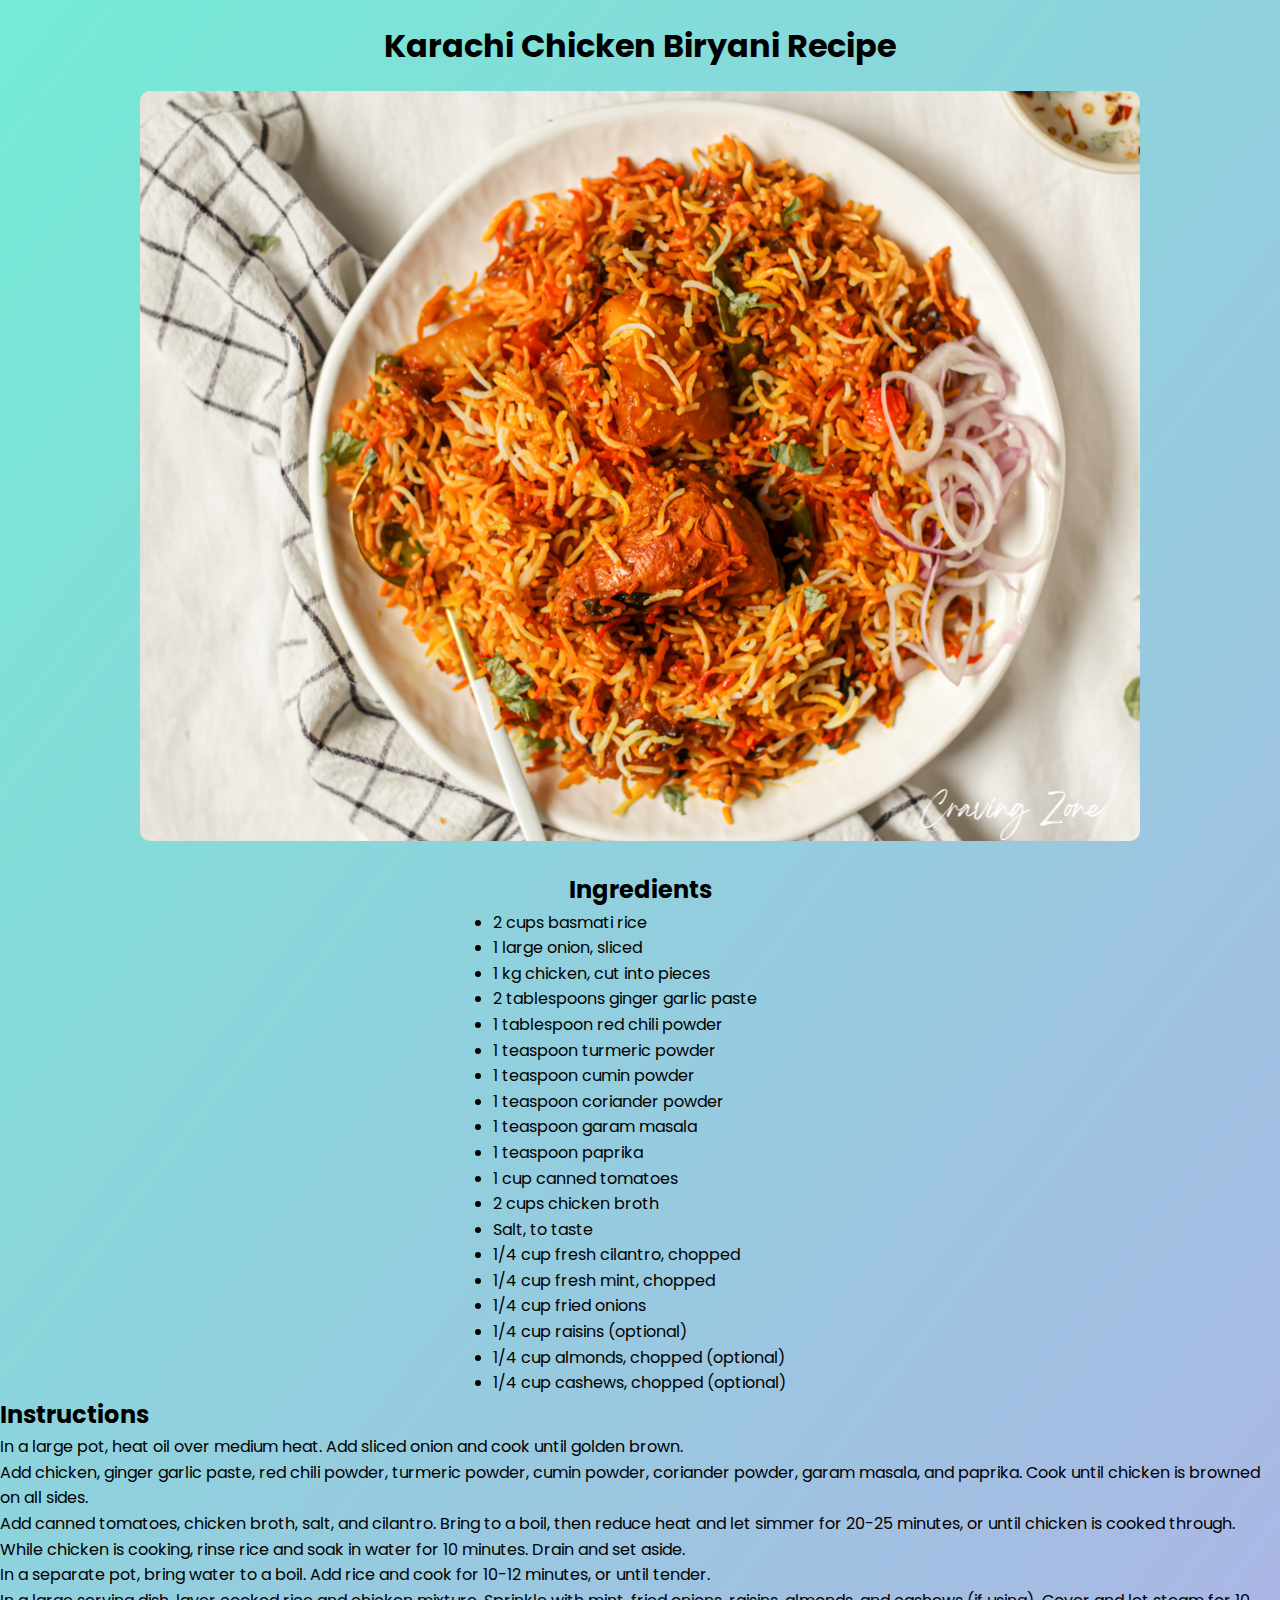
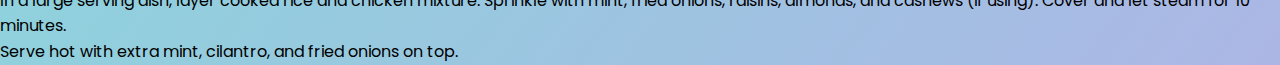
==== biryani.html @ 15c76ead "updated the styling and layout the items" ====
<!DOCTYPE html>
<html>
  <head>
    <meta charset="UTF-8" />
    <meta http-equiv="X-UA-Compatible" content="IE=edge" />
    <meta name="viewport" content="width=device-width, initial-scale=1.0" />
    <title>Karachi Chicken Biryani Recipe</title>
    <link rel="stylesheet" href="style.css" />
  </head>
  <body>
    <header class="pak-recipes-heading">
      <h1>Karachi Chicken Biryani Recipe</h1>
    </header>
    <section class="image-background">
      <img
        src="./karachi-biryani-25.jpg"
        alt="Delicious plate of Karachi Chicken Biryani"
      />
    </section>
    <main class="main-content">
      <section class="ingredients">
        <h2>Ingredients</h2>
        <ul>
          <li>2 cups basmati rice</li>
          <li>1 large onion, sliced</li>
          <li>1 kg chicken, cut into pieces</li>
          <li>2 tablespoons ginger garlic paste</li>
          <li>1 tablespoon red chili powder</li>
          <li>1 teaspoon turmeric powder</li>
          <li>1 teaspoon cumin powder</li>
          <li>1 teaspoon coriander powder</li>
          <li>1 teaspoon garam masala</li>
          <li>1 teaspoon paprika</li>
          <li>1 cup canned tomatoes</li>
          <li>2 cups chicken broth</li>
          <li>Salt, to taste</li>
          <li>1/4 cup fresh cilantro, chopped</li>
          <li>1/4 cup fresh mint, chopped</li>
          <li>1/4 cup fried onions</li>
          <li>1/4 cup raisins (optional)</li>
          <li>1/4 cup almonds, chopped (optional)</li>
          <li>1/4 cup cashews, chopped (optional)</li>
        </ul>
      </section>
      <section>
        <h2>Instructions</h2>
        <ol>
          <li>
            In a large pot, heat oil over medium heat. Add sliced onion and cook
            until golden brown.
          </li>
          <li>
            Add chicken, ginger garlic paste, red chili powder, turmeric powder,
            cumin powder, coriander powder, garam masala, and paprika. Cook
            until chicken is browned on all sides.
          </li>
          <li>
            Add canned tomatoes, chicken broth, salt, and cilantro. Bring to a
            boil, then reduce heat and let simmer for 20-25 minutes, or until
            chicken is cooked through.
          </li>
          <li>
            While chicken is cooking, rinse rice and soak in water for 10
            minutes. Drain and set aside.
          </li>
          <li>
            In a separate pot, bring water to a boil. Add rice and cook for
            10-12 minutes, or until tender.
          </li>
          <li>
            In a large serving dish, layer cooked rice and chicken mixture.
            Sprinkle with mint, fried onions, raisins, almonds, and cashews (if
            using). Cover and let steam for 10 minutes.
          </li>
          <li>Serve hot with extra mint, cilantro, and fried onions on top.</li>
        </ol>
      </section>
    </main>
  </body>
</html>
---- style.css ----
@import url("https://fonts.googleapis.com/css2?family=Poppins:wght@300;400;700&display=swap");

:root {
  --spicy-red: #e63946;
  --tumeric-yellow: #f1c40f;
  --mint-green: #27ae60;
  --cumin-brown: #8d6e63;
  --coriander-green: #2ecc71;
  --naan-bread: #f5deb3;
  --rice-white: #f0e68c;
  --charcoal-tandoor: #34495e;
}

*,
*::before,
*::after {
  margin: 0;
  padding: 0;
  box-sizing: border-box;
}

body {
  font-family: "Poppins", sans-serif;
  line-height: 1.6;
  font-size: 16px;
  background-color: var(--naan-bread);
  background-image: linear-gradient(to bottom right, #74ebd5, #acb6e5);
  color: black;
}

.pak-recipes-heading, .lassi-heading, .tikka-heading {
  text-align: center;
  margin: 20px auto;
}

.section-1 {
  text-align: center;
}

.section-1 p {
    font-size: 1.1rem;;
}

nav {
  display: flex;
  flex-direction: column;
  align-items: center;
  margin: 20px auto;
}

img {
  display: block;
  margin: 10px auto;
  border-radius: 10px;
  max-width: 100%;
  height: auto;
}

img:hover {
  transform: scaleX(-1);
}

nav > ul > li {
  list-style: none;
  margin: 15px auto;
  font-size: 1.5rem;
}

nav > ul > li > a {
  text-decoration: none;
  color: inherit;
}

.bold > a:hover {
  color: var(--spicy-red);
}

.main-page-footer {
  margin-top: 20px;
  text-align: center;
}

span {
    bold;
}

/* Lassi section the above section is index.html page */
.ingredients {
    display: flex;
    flex-direction: column;
    align-items: center;
    padding-top: 20px;
}
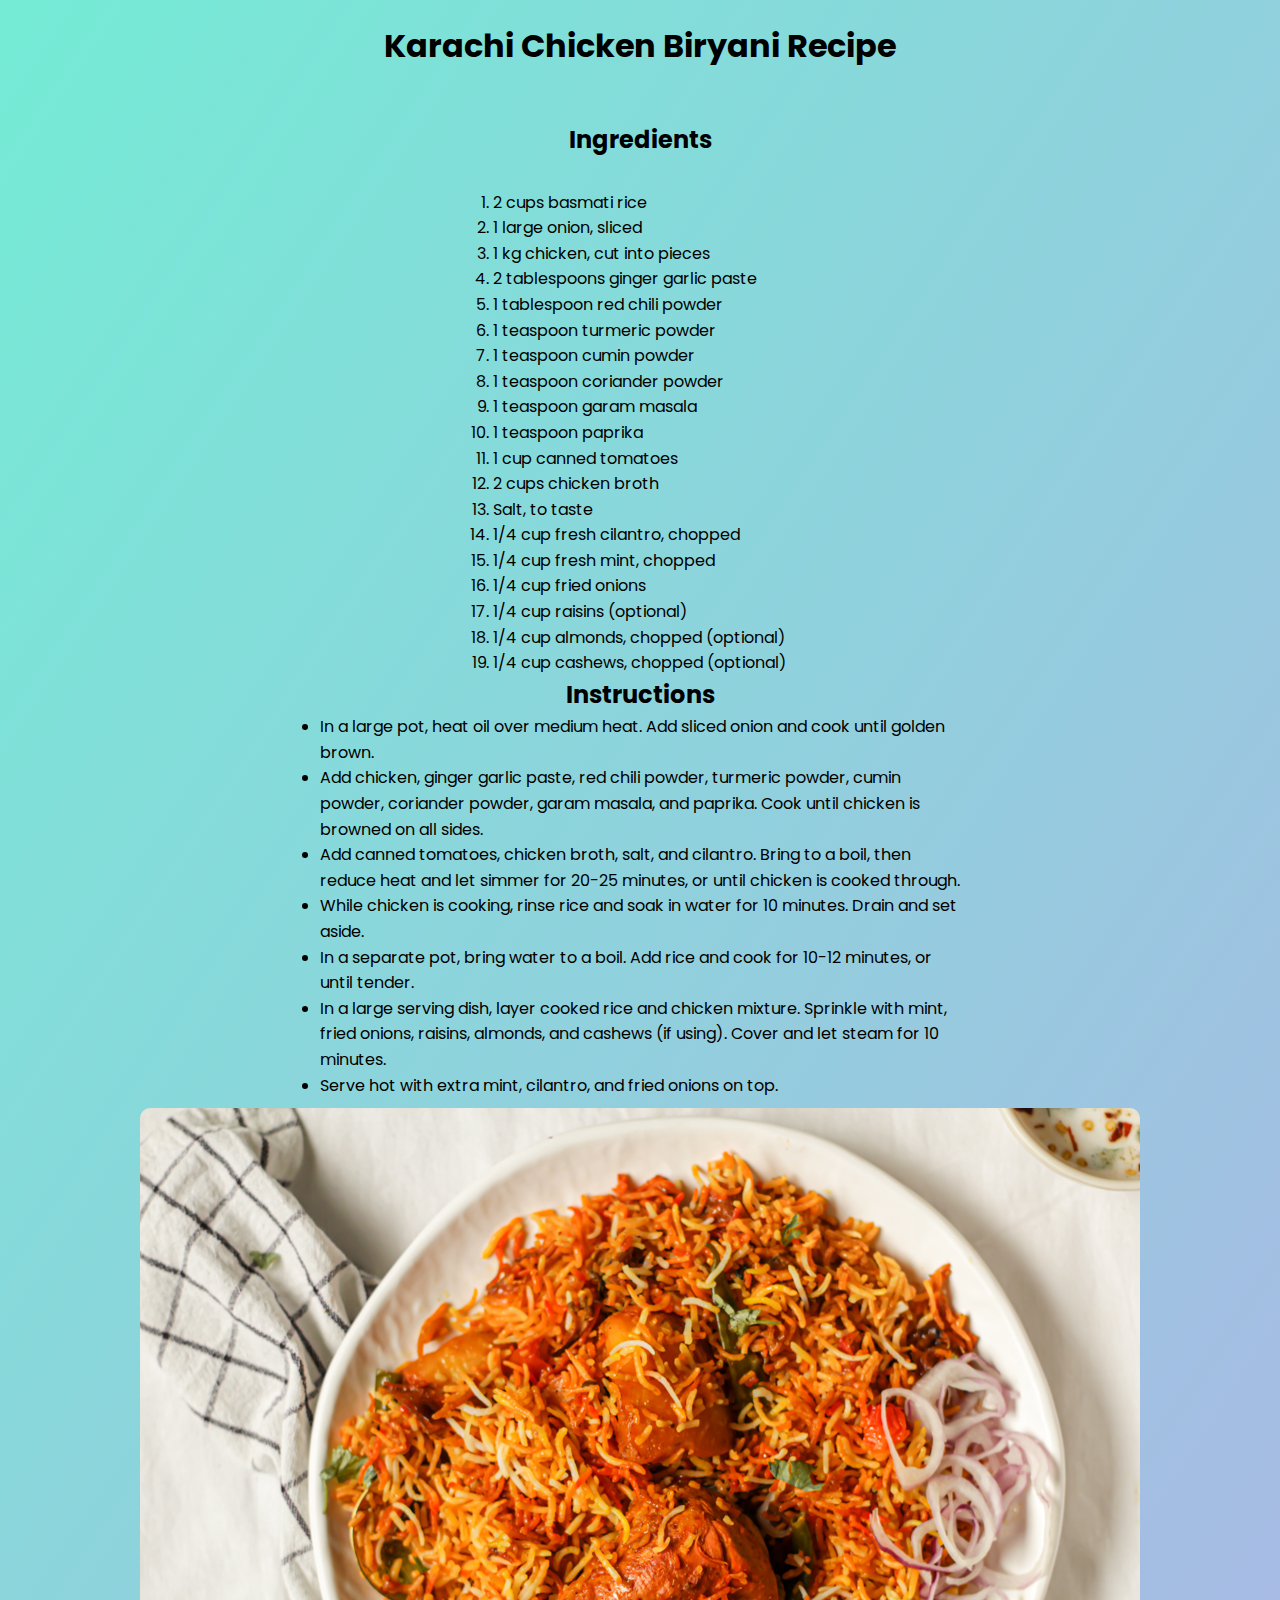
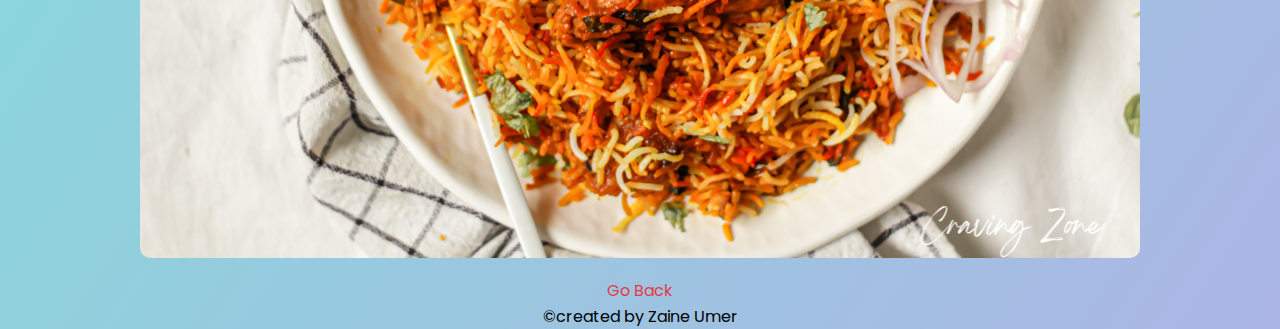
==== commit ef0a1d63: "Added the desired styling" ====
--- a/biryani.html
+++ b/biryani.html
@@ -11,12 +11,7 @@
     <header class="pak-recipes-heading">
       <h1>Karachi Chicken Biryani Recipe</h1>
     </header>
-    <section class="image-background">
-      <img
-        src="./karachi-biryani-25.jpg"
-        alt="Delicious plate of Karachi Chicken Biryani"
-      />
-    </section>
+
     <main class="main-content">
       <section class="ingredients">
         <h2>Ingredients</h2>
@@ -43,7 +38,7 @@
         </ul>
       </section>
       <section>
-        <h2>Instructions</h2>
+        <h2 class="instructions">Instructions</h2>
         <ol>
           <li>
             In a large pot, heat oil over medium heat. Add sliced onion and cook
@@ -75,6 +70,16 @@
           <li>Serve hot with extra mint, cilantro, and fried onions on top.</li>
         </ol>
       </section>
+      <section class="image-background">
+        <img
+          src="./karachi-biryani-25.jpg"
+          alt="Delicious plate of Karachi Chicken Biryani"
+        />
+      </section>
     </main>
+    <footer class="main-page-footer">
+      <a href="index.html" class="back-btn">Go Back</a>
+      <p>&copy;<span>created by Zaine Umer</span></p>
+    </footer>
   </body>
 </html>
--- a/style.css
+++ b/style.css
@@ -2,13 +2,8 @@
 
 :root {
   --spicy-red: #e63946;
-  --tumeric-yellow: #f1c40f;
-  --mint-green: #27ae60;
-  --cumin-brown: #8d6e63;
-  --coriander-green: #2ecc71;
   --naan-bread: #f5deb3;
-  --rice-white: #f0e68c;
-  --charcoal-tandoor: #34495e;
+  --background-gradient: linear-gradient(to bottom right, #74ebd5, #acb6e5);
 }
 
 *,
@@ -19,26 +14,26 @@
   box-sizing: border-box;
 }
 
+html {
+  scroll-behavior: smooth;
+}
+
 body {
   font-family: "Poppins", sans-serif;
   line-height: 1.6;
   font-size: 16px;
   background-color: var(--naan-bread);
-  background-image: linear-gradient(to bottom right, #74ebd5, #acb6e5);
+  background-image: var(--background-gradient);
   color: black;
 }
 
-.pak-recipes-heading, .lassi-heading, .tikka-heading {
+header {
   text-align: center;
   margin: 20px auto;
 }
 
-.section-1 {
+main {
   text-align: center;
-}
-
-.section-1 p {
-    font-size: 1.1rem;;
 }
 
 nav {
@@ -46,6 +41,21 @@
   flex-direction: column;
   align-items: center;
   margin: 20px auto;
+}
+
+nav > ul > li {
+  list-style: none;
+  margin: 15px auto;
+  font-size: 1.5rem;
+}
+
+nav > ul > li > a {
+  text-decoration: none;
+  color: inherit;
+}
+
+nav > ul > li > a:hover {
+  color: var(--spicy-red);
 }
 
 img {
@@ -60,36 +70,48 @@
   transform: scaleX(-1);
 }
 
-nav > ul > li {
-  list-style: none;
-  margin: 15px auto;
-  font-size: 1.5rem;
+.ingredients,
+.instructions {
+  display: flex;
+  flex-direction: column;
+  align-items: center;
 }
 
-nav > ul > li > a {
-  text-decoration: none;
-  color: inherit;
+.ingredients h2,
+.instructions h2 {
+  margin: 30px;
 }
 
-.bold > a:hover {
-  color: var(--spicy-red);
+.ingredients ul,
+ol {
+  list-style-type: decimal;
+  text-align: left;
+  max-width: 50%;
+  margin: 0 auto;
 }
 
-.main-page-footer {
+.instructions ul,
+ol {
+  list-style-type: disc;
+  text-align: left;
+  max-width: 50%;
+  margin: 0 auto;
+}
+li:hover::before {
+  content: "🌶️";
+  display: inline-block;
+  margin-right: 8px;
+}
+footer {
   margin-top: 20px;
   text-align: center;
 }
 
-span {
-    bold;
+.back-btn:link,
+.back-btn:hover,
+.back-btn:active,
+.back-btn:visited {
+  color: var(--spicy-red);
+  text-decoration: none;
+  font-size: 1rem;
 }
-
-/* Lassi section the above section is index.html page */
-.ingredients {
-    display: flex;
-    flex-direction: column;
-    align-items: center;
-    padding-top: 20px;
-}
-
-
